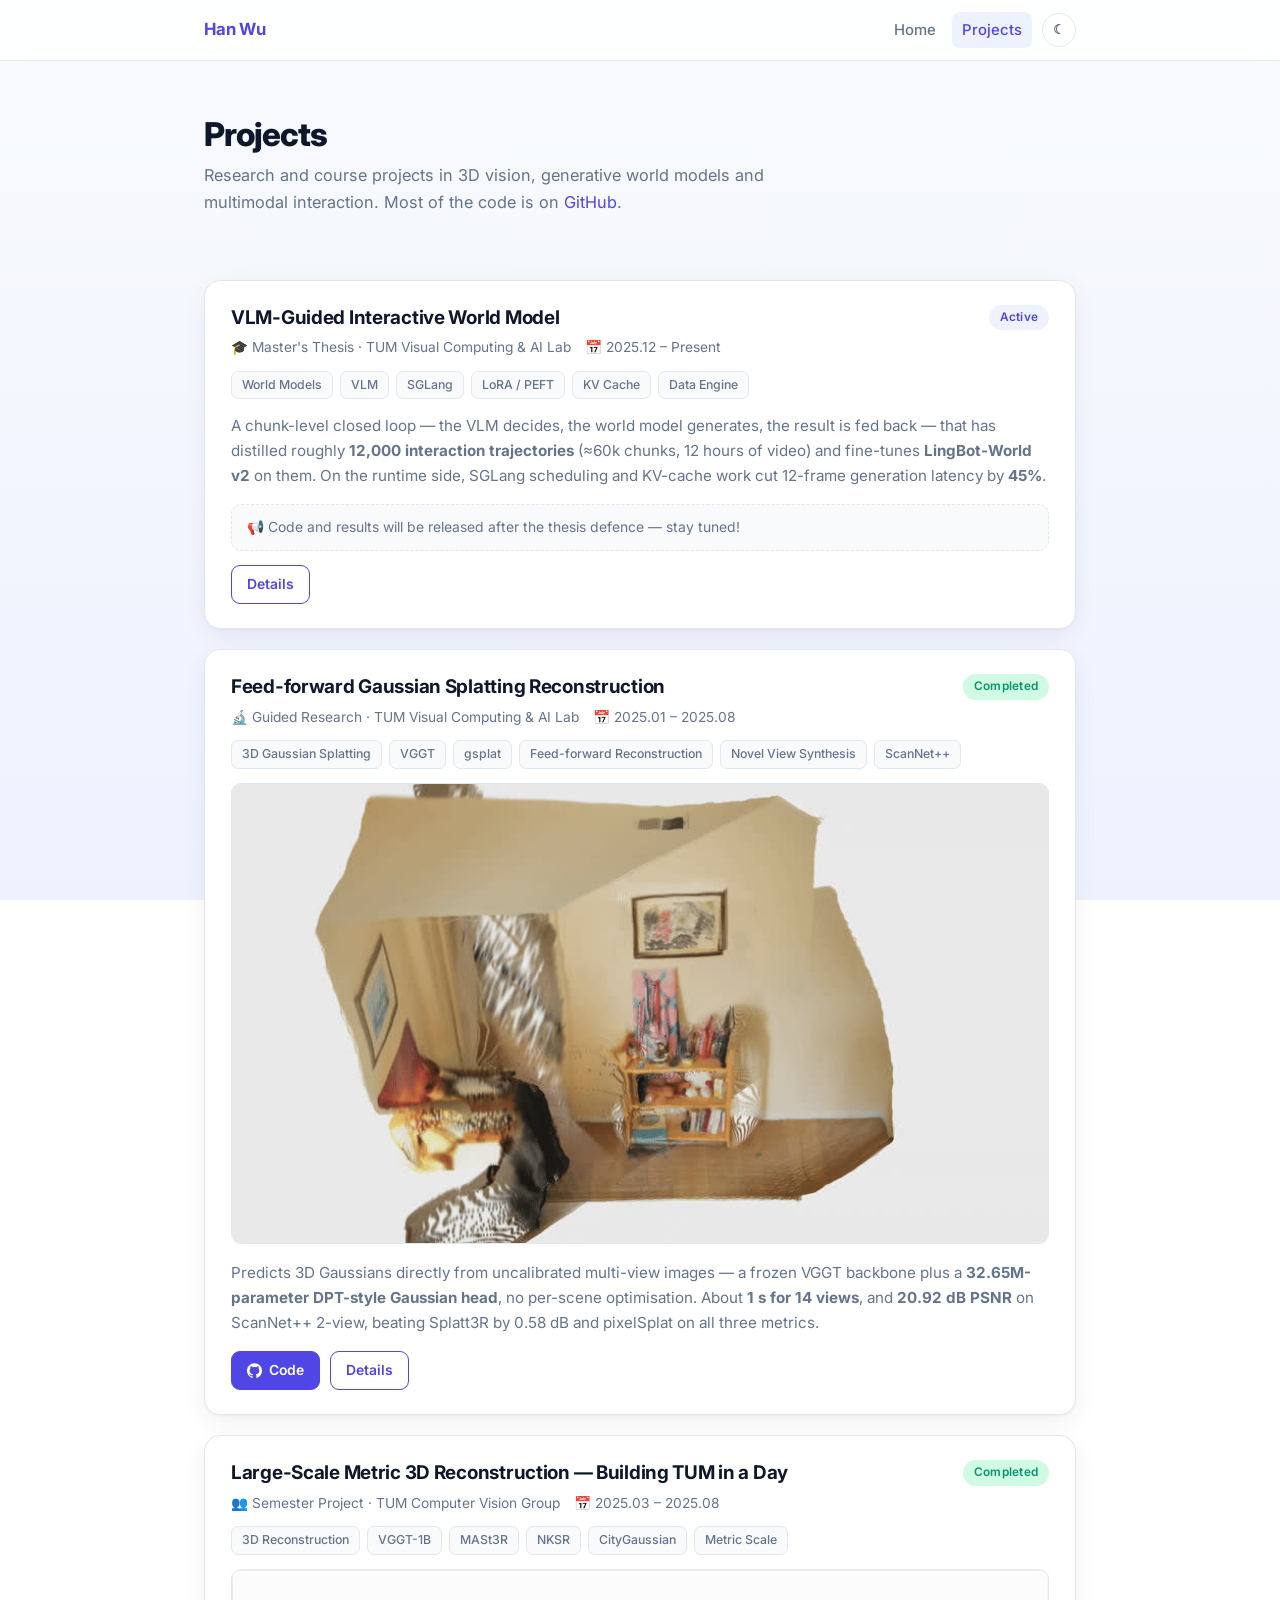
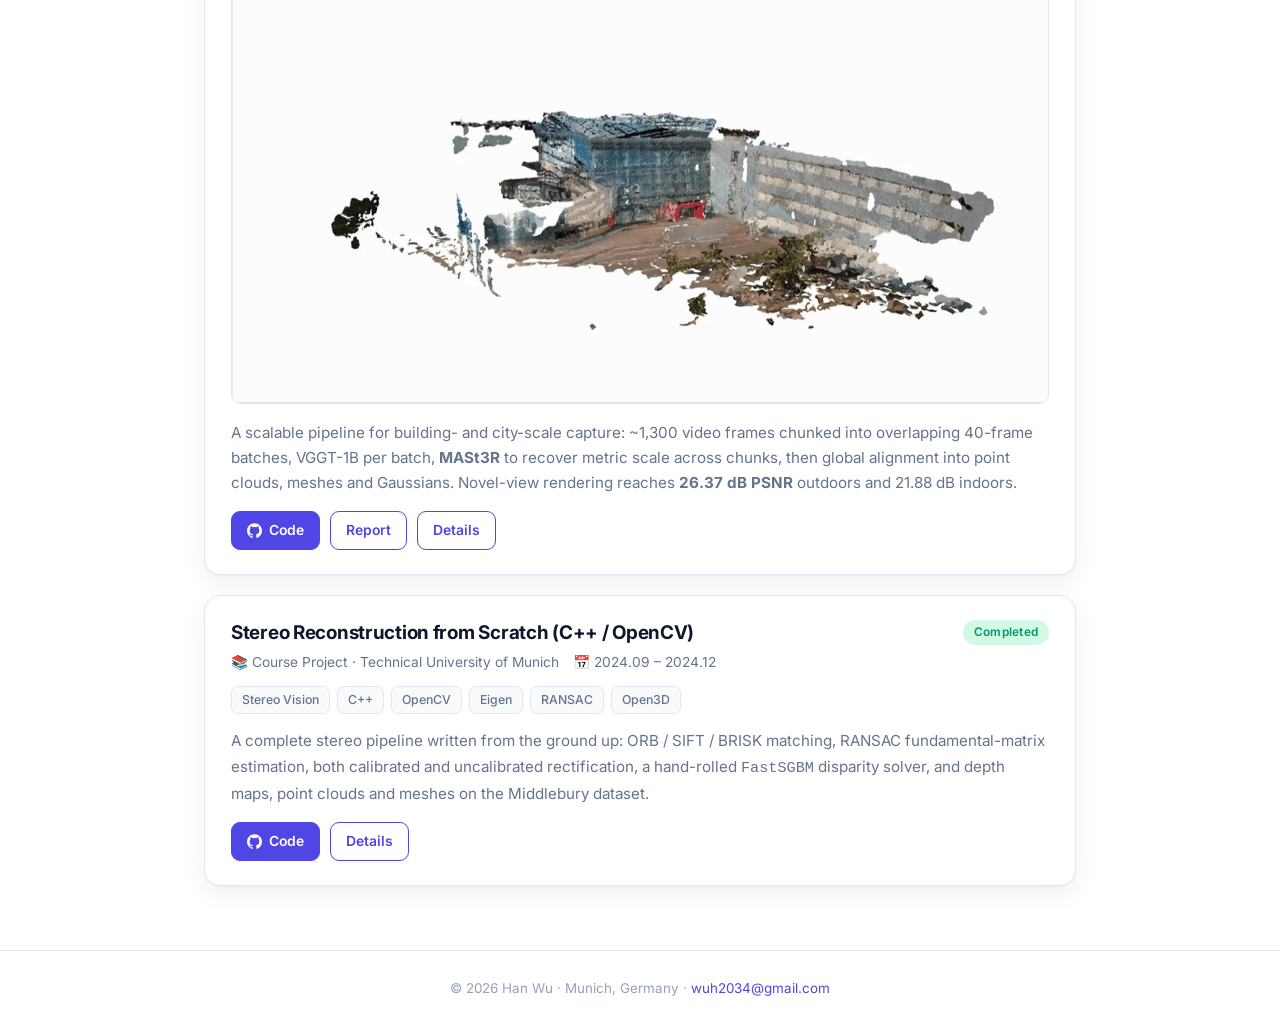
==== projects.html @ 49b5aa14 "Personal site: home, projects and per-project pages Static site (no build step) for GitHub Pages: - " ====
<!DOCTYPE html>
<html lang="en">
<head>
<meta charset="utf-8">
<meta name="viewport" content="width=device-width, initial-scale=1">
<title>Projects — Han Wu</title>
<meta name="description" content="Projects by Han Wu: VLM-guided world models, feed-forward Gaussian Splatting, large-scale metric 3D reconstruction, stereo reconstruction.">
<link rel="icon" href="data:image/svg+xml,<svg xmlns='http://www.w3.org/2000/svg' viewBox='0 0 100 100'><text y='.9em' font-size='90'>🧊</text></svg>">
<link rel="preconnect" href="https://fonts.googleapis.com">
<link rel="preconnect" href="https://fonts.gstatic.com" crossorigin>
<link href="https://fonts.googleapis.com/css2?family=Inter:wght@400;500;600;700;800&display=swap" rel="stylesheet">
<link rel="stylesheet" href="assets/css/style.css">
<script src="assets/js/boot.js"></script>
</head>
<body>

<nav class="nav">
  <div class="nav-inner">
    <a class="brand" href="index.html">Han Wu</a>
    <div class="nav-links">
      <a href="index.html">Home</a>
      <a class="active" href="projects.html">Projects</a>
      <button class="icon-btn" data-toggle-theme type="button">☾</button>
    </div>
  </div>
</nav>

<main class="wrap">

  <header class="page-head">
    <h1>Projects</h1>
    <p class="lede">Research and course projects in 3D vision, generative world models and multimodal interaction. Most of the code is on <a href="https://github.com/wuh2034" target="_blank" rel="noopener">GitHub</a>.</p>
  </header>

  <section id="projects">
    <div class="projects">

      <article class="card project">
        <div class="project-head">
          <h3><a href="projects/vlm-world-model.html">VLM-Guided Interactive World Model</a></h3>
          <span class="badge badge-active">Active</span>
        </div>
        <p class="meta">
          <span>🎓 Master's Thesis · TUM Visual Computing &amp; AI Lab</span>
          <span>📅 2025.12 – Present</span>
        </p>
        <ul class="tags">
          <li>World Models</li><li>VLM</li><li>SGLang</li><li>LoRA / PEFT</li><li>KV Cache</li><li>Data Engine</li>
        </ul>
        <p class="desc">
          A chunk-level closed loop — the VLM decides, the world model generates, the result is fed back — that has
          distilled roughly <strong>12,000 interaction trajectories</strong> (≈60k chunks, 12 hours of video) and
          fine-tunes <strong>LingBot-World v2</strong> on them. On the runtime side, SGLang scheduling and KV-cache
          work cut 12-frame generation latency by <strong>45%</strong>.
        </p>
        <p class="stay-tuned">📢 Code and results will be released after the thesis defence — stay tuned!</p>
        <div class="actions" style="margin-top:14px;">
          <a class="btn ghost" href="projects/vlm-world-model.html">Details</a>
        </div>
      </article>

      <article class="card project">
        <div class="project-head">
          <h3><a href="projects/feedforward-gaussian.html">Feed-forward Gaussian Splatting Reconstruction</a></h3>
          <span class="badge badge-completed">Completed</span>
        </div>
        <p class="meta">
          <span>🔬 Guided Research · TUM Visual Computing &amp; AI Lab</span>
          <span>📅 2025.01 – 2025.08</span>
        </p>
        <ul class="tags">
          <li>3D Gaussian Splatting</li><li>VGGT</li><li>gsplat</li><li>Feed-forward Reconstruction</li><li>Novel View Synthesis</li><li>ScanNet++</li>
        </ul>
        <video class="thumb" autoplay loop muted playsinline poster="assets/img/fgr-render-poster.jpg">
          <source src="assets/img/fgr-render.mp4" type="video/mp4">
        </video>
        <p class="desc">
          Predicts 3D Gaussians directly from uncalibrated multi-view images — a frozen VGGT backbone plus a
          <strong>32.65M-parameter DPT-style Gaussian head</strong>, no per-scene optimisation. About
          <strong>1 s for 14 views</strong>, and <strong>20.92 dB PSNR</strong> on ScanNet++ 2-view, beating Splatt3R
          by 0.58 dB and pixelSplat on all three metrics.
        </p>
        <div class="actions">
          <a class="btn" href="https://github.com/wuh2034/Feedforward-Gaussian-Reconstruction" target="_blank" rel="noopener">
            <svg viewBox="0 0 24 24" fill="currentColor"><path d="M12 .5C5.37.5 0 5.87 0 12.5c0 5.3 3.44 9.8 8.21 11.39.6.11.82-.26.82-.58l-.01-2.05c-3.34.72-4.04-1.61-4.04-1.61-.55-1.39-1.34-1.76-1.34-1.76-1.09-.75.08-.73.08-.73 1.2.08 1.84 1.24 1.84 1.24 1.07 1.83 2.81 1.3 3.5.99.11-.78.42-1.31.76-1.61-2.67-.3-5.47-1.34-5.47-5.96 0-1.32.47-2.39 1.24-3.23-.12-.31-.54-1.53.12-3.18 0 0 1.01-.32 3.3 1.23a11.5 11.5 0 0 1 6.010 0c2.29-1.55 3.3-1.23 3.3-1.23.66 1.65.24 2.87.12 3.18.77.84 1.23 1.91 1.23 3.23 0 4.63-2.8 5.65-5.48 5.95.43.37.81 1.1.81 2.22l-.01 3.29c0 .32.22.7.83.58A12.01 12.01 0 0 0 24 12.5C24 5.87 18.63.5 12 .5Z"/></svg>
            Code
          </a>
          <a class="btn ghost" href="projects/feedforward-gaussian.html">Details</a>
        </div>
      </article>

      <article class="card project">
        <div class="project-head">
          <h3><a href="projects/large-scale-3d.html">Large-Scale Metric 3D Reconstruction — Building TUM in a Day</a></h3>
          <span class="badge badge-completed">Completed</span>
        </div>
        <p class="meta">
          <span>👥 Semester Project · TUM Computer Vision Group</span>
          <span>📅 2025.03 – 2025.08</span>
        </p>
        <ul class="tags">
          <li>3D Reconstruction</li><li>VGGT-1B</li><li>MASt3R</li><li>NKSR</li><li>CityGaussian</li><li>Metric Scale</li>
        </ul>
        <video class="thumb" autoplay loop muted playsinline poster="assets/img/largescale-poster.jpg">
          <source src="assets/img/largescale-demo.mp4" type="video/mp4">
        </video>
        <p class="desc">
          A scalable pipeline for building- and city-scale capture: ~1,300 video frames chunked into overlapping
          40-frame batches, VGGT-1B per batch, <strong>MASt3R</strong> to recover metric scale across chunks, then
          global alignment into point clouds, meshes and Gaussians. Novel-view rendering reaches
          <strong>26.37 dB PSNR</strong> outdoors and 21.88 dB indoors.
        </p>
        <div class="actions">
          <a class="btn" href="https://github.com/wuh2034/Large-Scale-Metric-3D-Reconstruction" target="_blank" rel="noopener">
            <svg viewBox="0 0 24 24" fill="currentColor"><path d="M12 .5C5.37.5 0 5.87 0 12.5c0 5.3 3.44 9.8 8.21 11.39.6.11.82-.26.82-.58l-.01-2.05c-3.34.72-4.04-1.61-4.04-1.61-.55-1.39-1.34-1.76-1.34-1.76-1.09-.75.08-.73.08-.73 1.2.08 1.84 1.24 1.84 1.24 1.07 1.83 2.81 1.3 3.5.99.11-.78.42-1.31.76-1.61-2.67-.3-5.47-1.34-5.47-5.96 0-1.32.47-2.39 1.24-3.23-.12-.31-.54-1.53.12-3.18 0 0 1.01-.32 3.3 1.23a11.5 11.5 0 0 1 6.010 0c2.29-1.55 3.3-1.23 3.3-1.23.66 1.65.24 2.87.12 3.18.77.84 1.23 1.91 1.23 3.23 0 4.63-2.8 5.65-5.48 5.95.43.37.81 1.1.81 2.22l-.01 3.29c0 .32.22.7.83.58A12.01 12.01 0 0 0 24 12.5C24 5.87 18.63.5 12 .5Z"/></svg>
            Code
          </a>
          <a class="btn ghost" href="https://github.com/wuh2034/Large-Scale-Metric-3D-Reconstruction/blob/main/assets/DL4SAI_Building_TUM_in_a_Day.pdf" target="_blank" rel="noopener">Report</a>
          <a class="btn ghost" href="projects/large-scale-3d.html">Details</a>
        </div>
      </article>

      <article class="card project">
        <div class="project-head">
          <h3><a href="projects/stereo-reconstruction.html">Stereo Reconstruction from Scratch (C++ / OpenCV)</a></h3>
          <span class="badge badge-completed">Completed</span>
        </div>
        <p class="meta">
          <span>📚 Course Project · Technical University of Munich</span>
          <span>📅 2024.09 – 2024.12</span>
        </p>
        <ul class="tags">
          <li>Stereo Vision</li><li>C++</li><li>OpenCV</li><li>Eigen</li><li>RANSAC</li><li>Open3D</li>
        </ul>
        <p class="desc">
          A complete stereo pipeline written from the ground up: ORB / SIFT / BRISK matching, RANSAC fundamental-matrix
          estimation, both calibrated and uncalibrated rectification, a hand-rolled <code>FastSGBM</code> disparity
          solver, and depth maps, point clouds and meshes on the Middlebury dataset.
        </p>
        <div class="actions">
          <a class="btn" href="https://github.com/wuh2034/stereo-reconstruction" target="_blank" rel="noopener">
            <svg viewBox="0 0 24 24" fill="currentColor"><path d="M12 .5C5.37.5 0 5.87 0 12.5c0 5.3 3.44 9.8 8.21 11.39.6.11.82-.26.82-.58l-.01-2.05c-3.34.72-4.04-1.61-4.04-1.61-.55-1.39-1.34-1.76-1.34-1.76-1.09-.75.08-.73.08-.73 1.2.08 1.84 1.24 1.84 1.24 1.07 1.83 2.81 1.3 3.5.99.11-.78.42-1.31.76-1.61-2.67-.3-5.47-1.34-5.47-5.96 0-1.32.47-2.39 1.24-3.23-.12-.31-.54-1.53.12-3.18 0 0 1.01-.32 3.3 1.23a11.5 11.5 0 0 1 6.010 0c2.29-1.55 3.3-1.23 3.3-1.23.66 1.65.24 2.87.12 3.18.77.84 1.23 1.91 1.23 3.23 0 4.63-2.8 5.65-5.48 5.95.43.37.81 1.1.81 2.22l-.01 3.29c0 .32.22.7.83.58A12.01 12.01 0 0 0 24 12.5C24 5.87 18.63.5 12 .5Z"/></svg>
            Code
          </a>
          <a class="btn ghost" href="projects/stereo-reconstruction.html">Details</a>
        </div>
      </article>

    </div>
  </section>

</main>

<footer>
  <div class="wrap">© 2026 Han Wu · Munich, Germany · <a href="mailto:wuh2034@gmail.com">wuh2034@gmail.com</a></div>
</footer>

<script src="assets/js/main.js"></script>
</body>
</html>
---- assets/css/style.css ----
/* ============================================================
   Han Wu — personal site
   ============================================================ */

:root {
  --bg-top:      #f8fafc;
  --bg-bottom:   #eef2ff;
  --surface:     #ffffff;
  --surface-2:   #f8fafc;
  --text:        #0f172a;
  --text-muted:  #64748b;
  --text-faint:  #94a3b8;
  --border:      #e2e8f0;
  --accent:      #4f46e5;
  --accent-soft: #eef2ff;
  --accent-2:    #0891b2;
  --ok:          #059669;
  --ok-soft:     #d1fae5;
  --shadow:      0 1px 2px rgba(15, 23, 42, .04), 0 8px 24px rgba(15, 23, 42, .06);
  --shadow-lg:   0 2px 4px rgba(15, 23, 42, .04), 0 16px 40px rgba(15, 23, 42, .10);
  --radius:      16px;
  --maxw:        920px;
}

:root[data-theme="dark"] {
  --bg-top:      #0b1120;
  --bg-bottom:   #0f172a;
  --surface:     #151d2e;
  --surface-2:   #1b2438;
  --text:        #e8eefb;
  --text-muted:  #9aa8c0;
  --text-faint:  #6b7a94;
  --border:      #263248;
  --accent:      #8b93f8;
  --accent-soft: #1e253d;
  --accent-2:    #38bdf8;
  --ok:          #34d399;
  --ok-soft:     #123329;
  --shadow:      0 1px 2px rgba(0, 0, 0, .3), 0 8px 24px rgba(0, 0, 0, .25);
  --shadow-lg:   0 2px 4px rgba(0, 0, 0, .3), 0 16px 40px rgba(0, 0, 0, .35);
}

*, *::before, *::after { box-sizing: border-box; }

html { scroll-behavior: smooth; }

body {
  margin: 0;
  min-height: 100vh;
  font-family: "Inter", -apple-system, BlinkMacSystemFont, "Segoe UI", Roboto,
               "PingFang SC", "Hiragino Sans GB", "Microsoft YaHei",
               "Noto Sans CJK SC", sans-serif;
  font-size: 16px;
  line-height: 1.65;
  color: var(--text);
  background: linear-gradient(180deg, var(--bg-top) 0%, var(--bg-bottom) 100%);
  background-attachment: fixed;
  -webkit-font-smoothing: antialiased;
}

a { color: var(--accent); text-decoration: none; }
a:hover { text-decoration: underline; }

img { max-width: 100%; display: block; }

/* ---------- nav ---------- */
.nav {
  position: sticky;
  top: 0;
  z-index: 50;
  background: color-mix(in srgb, var(--surface) 85%, transparent);
  backdrop-filter: saturate(180%) blur(12px);
  border-bottom: 1px solid var(--border);
}
.nav-inner {
  max-width: var(--maxw);
  margin: 0 auto;
  padding: 0 24px;
  height: 60px;
  display: flex;
  align-items: center;
  justify-content: space-between;
  gap: 16px;
}
.brand {
  font-weight: 700;
  font-size: 1.05rem;
  color: var(--accent);
  letter-spacing: -.01em;
  white-space: nowrap;
}
.brand:hover { text-decoration: none; opacity: .85; }
.nav-links { display: flex; align-items: center; gap: 6px; }
.nav-links a {
  padding: 6px 10px;
  border-radius: 8px;
  color: var(--text-muted);
  font-size: .93rem;
  font-weight: 500;
  white-space: nowrap;
}
.nav-links a:hover { color: var(--text); background: var(--surface-2); text-decoration: none; }
.nav-links a.active { color: var(--accent); background: var(--accent-soft); }

.icon-btn {
  display: inline-flex;
  align-items: center;
  justify-content: center;
  min-width: 34px;
  height: 34px;
  padding: 0 9px;
  margin-left: 4px;
  border: 1px solid var(--border);
  border-radius: 999px;
  background: var(--surface);
  color: var(--text-muted);
  font: inherit;
  font-size: .82rem;
  font-weight: 600;
  cursor: pointer;
  transition: color .15s, border-color .15s, background .15s;
}
.icon-btn:hover { color: var(--accent); border-color: var(--accent); }

/* ---------- layout ---------- */
.wrap { max-width: var(--maxw); margin: 0 auto; padding: 0 24px; }
section { margin: 56px 0; }
.section-title {
  display: flex;
  align-items: center;
  gap: 10px;
  font-size: 1.5rem;
  font-weight: 700;
  letter-spacing: -.02em;
  margin: 0 0 20px;
}
.section-title .dot {
  width: 6px; height: 22px;
  border-radius: 3px;
  background: linear-gradient(180deg, var(--accent), var(--accent-2));
  flex: none;
}

.card {
  background: var(--surface);
  border: 1px solid var(--border);
  border-radius: var(--radius);
  box-shadow: var(--shadow);
  padding: 24px 26px;
}

/* ---------- hero ---------- */
.hero {
  display: flex;
  align-items: center;
  gap: 40px;
  padding: 56px 0 8px;
}
.avatar {
  width: 170px; height: 170px;
  flex: none;
  border-radius: 50%;
  object-fit: cover;
  object-position: 50% 18%;
  border: 5px solid var(--surface);
  box-shadow: var(--shadow-lg);
}
.hero h1 {
  margin: 0 0 4px;
  font-size: 2.6rem;
  font-weight: 800;
  letter-spacing: -.03em;
  line-height: 1.1;
}
.hero .role { margin: 0 0 2px; font-size: 1.22rem; font-weight: 600; color: var(--text); }
.hero .affil { margin: 0 0 6px; font-size: .98rem; font-weight: 500; color: var(--accent); }
.hero .focus { margin: 0 0 16px; font-size: .88rem; color: var(--text-faint); letter-spacing: .01em; }

.socials { display: flex; gap: 10px; }
.socials a {
  width: 38px; height: 38px;
  display: inline-flex; align-items: center; justify-content: center;
  border-radius: 50%;
  background: var(--surface);
  border: 1px solid var(--border);
  color: var(--text-muted);
  box-shadow: var(--shadow);
  transition: transform .15s, color .15s, border-color .15s;
}
.socials a:hover { transform: translateY(-2px); color: var(--accent); border-color: var(--accent); text-decoration: none; }
.socials svg { width: 17px; height: 17px; }

/* ---------- projects ---------- */
.projects { display: grid; gap: 20px; }
.project { transition: transform .18s, box-shadow .18s; }
.project:hover { transform: translateY(-2px); box-shadow: var(--shadow-lg); }
.project-head {
  display: flex;
  align-items: flex-start;
  justify-content: space-between;
  gap: 14px;
  margin-bottom: 6px;
}
.project-head h3 {
  margin: 0;
  font-size: 1.18rem;
  font-weight: 700;
  letter-spacing: -.015em;
  line-height: 1.35;
}
.project-head h3 a { color: inherit; }
.project-head h3 a:hover { color: var(--accent); text-decoration: none; }

.badge {
  flex: none;
  padding: 3px 11px;
  border-radius: 999px;
  font-size: .74rem;
  font-weight: 600;
  letter-spacing: .02em;
  white-space: nowrap;
}
.badge-active    { background: var(--accent-soft); color: var(--accent); }
.badge-completed { background: var(--ok-soft); color: var(--ok); }

.meta {
  margin: 0 0 12px;
  font-size: .86rem;
  color: var(--text-muted);
  display: flex;
  flex-wrap: wrap;
  align-items: center;
  gap: 6px 14px;
}
.meta span { display: inline-flex; align-items: center; gap: 5px; }

.tags { display: flex; flex-wrap: wrap; gap: 7px; margin: 0 0 14px; padding: 0; list-style: none; }
.tags li {
  padding: 3px 10px;
  border-radius: 7px;
  background: var(--surface-2);
  border: 1px solid var(--border);
  font-size: .77rem;
  font-weight: 500;
  color: var(--text-muted);
}

.desc { margin: 0 0 16px; color: var(--text-muted); font-size: .95rem; }
.desc:last-child { margin-bottom: 0; }

.thumb {
  width: 100%;
  border-radius: 10px;
  border: 1px solid var(--border);
  background: var(--surface-2);
  margin: 0 0 16px;
}

.actions { display: flex; flex-wrap: wrap; gap: 10px; }
.btn {
  display: inline-flex;
  align-items: center;
  gap: 7px;
  padding: 7px 15px;
  border-radius: 9px;
  font-size: .87rem;
  font-weight: 600;
  border: 1px solid var(--accent);
  background: var(--accent);
  color: #fff;
  transition: opacity .15s, transform .15s;
}
.btn:hover { opacity: .88; text-decoration: none; transform: translateY(-1px); }
.btn.ghost { background: transparent; color: var(--accent); }
.btn.ghost:hover { background: var(--accent-soft); }
.btn svg { width: 15px; height: 15px; }

.stay-tuned {
  margin: 0;
  padding: 11px 15px;
  border-radius: 10px;
  background: var(--surface-2);
  border: 1px dashed var(--border);
  font-size: .87rem;
  color: var(--text-muted);
}

/* ---------- timeline ---------- */
.timeline { position: relative; margin: 0; padding: 0 0 0 26px; list-style: none; }
.timeline::before {
  content: "";
  position: absolute;
  left: 5px; top: 8px; bottom: 8px;
  width: 2px;
  background: linear-gradient(180deg, var(--accent), transparent);
  opacity: .45;
}
.timeline > li { position: relative; margin-bottom: 26px; }
.timeline > li:last-child { margin-bottom: 0; }
.timeline > li::before {
  content: "";
  position: absolute;
  left: -26px; top: 8px;
  width: 12px; height: 12px;
  border-radius: 50%;
  background: var(--surface);
  border: 2.5px solid var(--accent);
}
.tl-head {
  display: flex;
  flex-wrap: wrap;
  align-items: baseline;
  justify-content: space-between;
  gap: 4px 16px;
}
.tl-head h3 { margin: 0; font-size: 1.03rem; font-weight: 700; letter-spacing: -.01em; }
.tl-date { font-size: .83rem; color: var(--text-faint); font-variant-numeric: tabular-nums; white-space: nowrap; }
.tl-org { margin: 1px 0 6px; font-size: .9rem; font-weight: 500; color: var(--accent); }
.tl-body { margin: 0; font-size: .9rem; color: var(--text-muted); }
.tl-body ul { margin: 6px 0 0; padding-left: 18px; }
.tl-body li { margin-bottom: 3px; }

/* ---------- skills ---------- */
.skill-grid { display: grid; grid-template-columns: repeat(auto-fit, minmax(240px, 1fr)); gap: 22px; }
.skill-grid h4 {
  margin: 0 0 9px;
  font-size: .78rem;
  font-weight: 700;
  letter-spacing: .09em;
  text-transform: uppercase;
  color: var(--text-faint);
}
.skill-grid ul { margin: 0; padding: 0; list-style: none; font-size: .92rem; color: var(--text-muted); }
.skill-grid li { margin-bottom: 4px; }

/* ---------- project detail pages ---------- */
.page-head { padding: 44px 0 8px; }
.page-head h1 {
  margin: 10px 0 8px;
  font-size: 2.05rem;
  font-weight: 800;
  letter-spacing: -.03em;
  line-height: 1.18;
}
.page-head .lede { margin: 0; font-size: 1.02rem; color: var(--text-muted); max-width: 62ch; }
.back {
  display: inline-flex;
  align-items: center;
  gap: 6px;
  font-size: .87rem;
  font-weight: 500;
  color: var(--text-muted);
}
.back:hover { color: var(--accent); text-decoration: none; }

.prose h2 {
  margin: 30px 0 10px;
  font-size: 1.18rem;
  font-weight: 700;
  letter-spacing: -.015em;
}
.prose h2:first-child { margin-top: 0; }
.prose p { margin: 0 0 12px; color: var(--text-muted); font-size: .95rem; }
.prose ul { margin: 0 0 12px; padding-left: 20px; color: var(--text-muted); font-size: .95rem; }
.prose li { margin-bottom: 6px; }
.prose strong { color: var(--text); font-weight: 600; }
.prose figure { margin: 18px 0; }
.prose figcaption { margin-top: 8px; font-size: .82rem; color: var(--text-faint); text-align: center; }
.prose code {
  padding: 1.5px 5px;
  border-radius: 5px;
  background: var(--surface-2);
  border: 1px solid var(--border);
  font-family: ui-monospace, SFMono-Regular, "SF Mono", Menlo, monospace;
  font-size: .87em;
}

.stat-row {
  display: grid;
  grid-template-columns: repeat(auto-fit, minmax(150px, 1fr));
  gap: 14px;
  margin: 18px 0;
}
.stat {
  padding: 14px 16px;
  border-radius: 12px;
  background: var(--surface-2);
  border: 1px solid var(--border);
}
.stat .v { font-size: 1.4rem; font-weight: 700; letter-spacing: -.02em; color: var(--accent); }
.stat .k { font-size: .8rem; color: var(--text-muted); }

.table-wrap { overflow-x: auto; margin: 16px 0; }
table { border-collapse: collapse; width: 100%; font-size: .89rem; min-width: 380px; }
th, td { padding: 9px 14px; text-align: left; border-bottom: 1px solid var(--border); }
th { font-weight: 600; color: var(--text-faint); font-size: .78rem; text-transform: uppercase; letter-spacing: .05em; }
td { color: var(--text-muted); }
tbody tr:last-child td { border-bottom: none; }
td strong { color: var(--text); }

/* ---------- footer ---------- */
footer {
  margin-top: 64px;
  padding: 26px 0 34px;
  border-top: 1px solid var(--border);
  text-align: center;
  font-size: .84rem;
  color: var(--text-faint);
}

/* ---------- responsive ---------- */
@media (max-width: 720px) {
  .wrap, .nav-inner { padding: 0 18px; }
  .hero { flex-direction: column; text-align: center; gap: 22px; padding-top: 38px; }
  .hero h1 { font-size: 2.05rem; }
  .avatar { width: 140px; height: 140px; }
  .socials { justify-content: center; }
  .card { padding: 20px; }
  section { margin: 42px 0; }
  .nav-links a { padding: 6px 8px; font-size: .88rem; }
  .page-head h1 { font-size: 1.7rem; }
}

/* ---------- media: input-view grid + inline video ---------- */
.media-split {
  display: grid;
  grid-template-columns: .85fr 1.15fr;
  gap: 14px;
  align-items: center;
}
.input-grid { display: grid; grid-template-columns: 1fr 1fr; gap: 8px; }
.input-grid img {
  width: 100%;
  aspect-ratio: 3 / 2;
  object-fit: cover;
  border-radius: 8px;
  border: 1px solid var(--border);
}
video.thumb, .media-split video {
  width: 100%;
  display: block;
  border-radius: 10px;
  border: 1px solid var(--border);
  background: var(--surface-2);
}
video.thumb { margin: 0 0 16px; }
@media (max-width: 720px) { .media-split { grid-template-columns: 1fr; } }
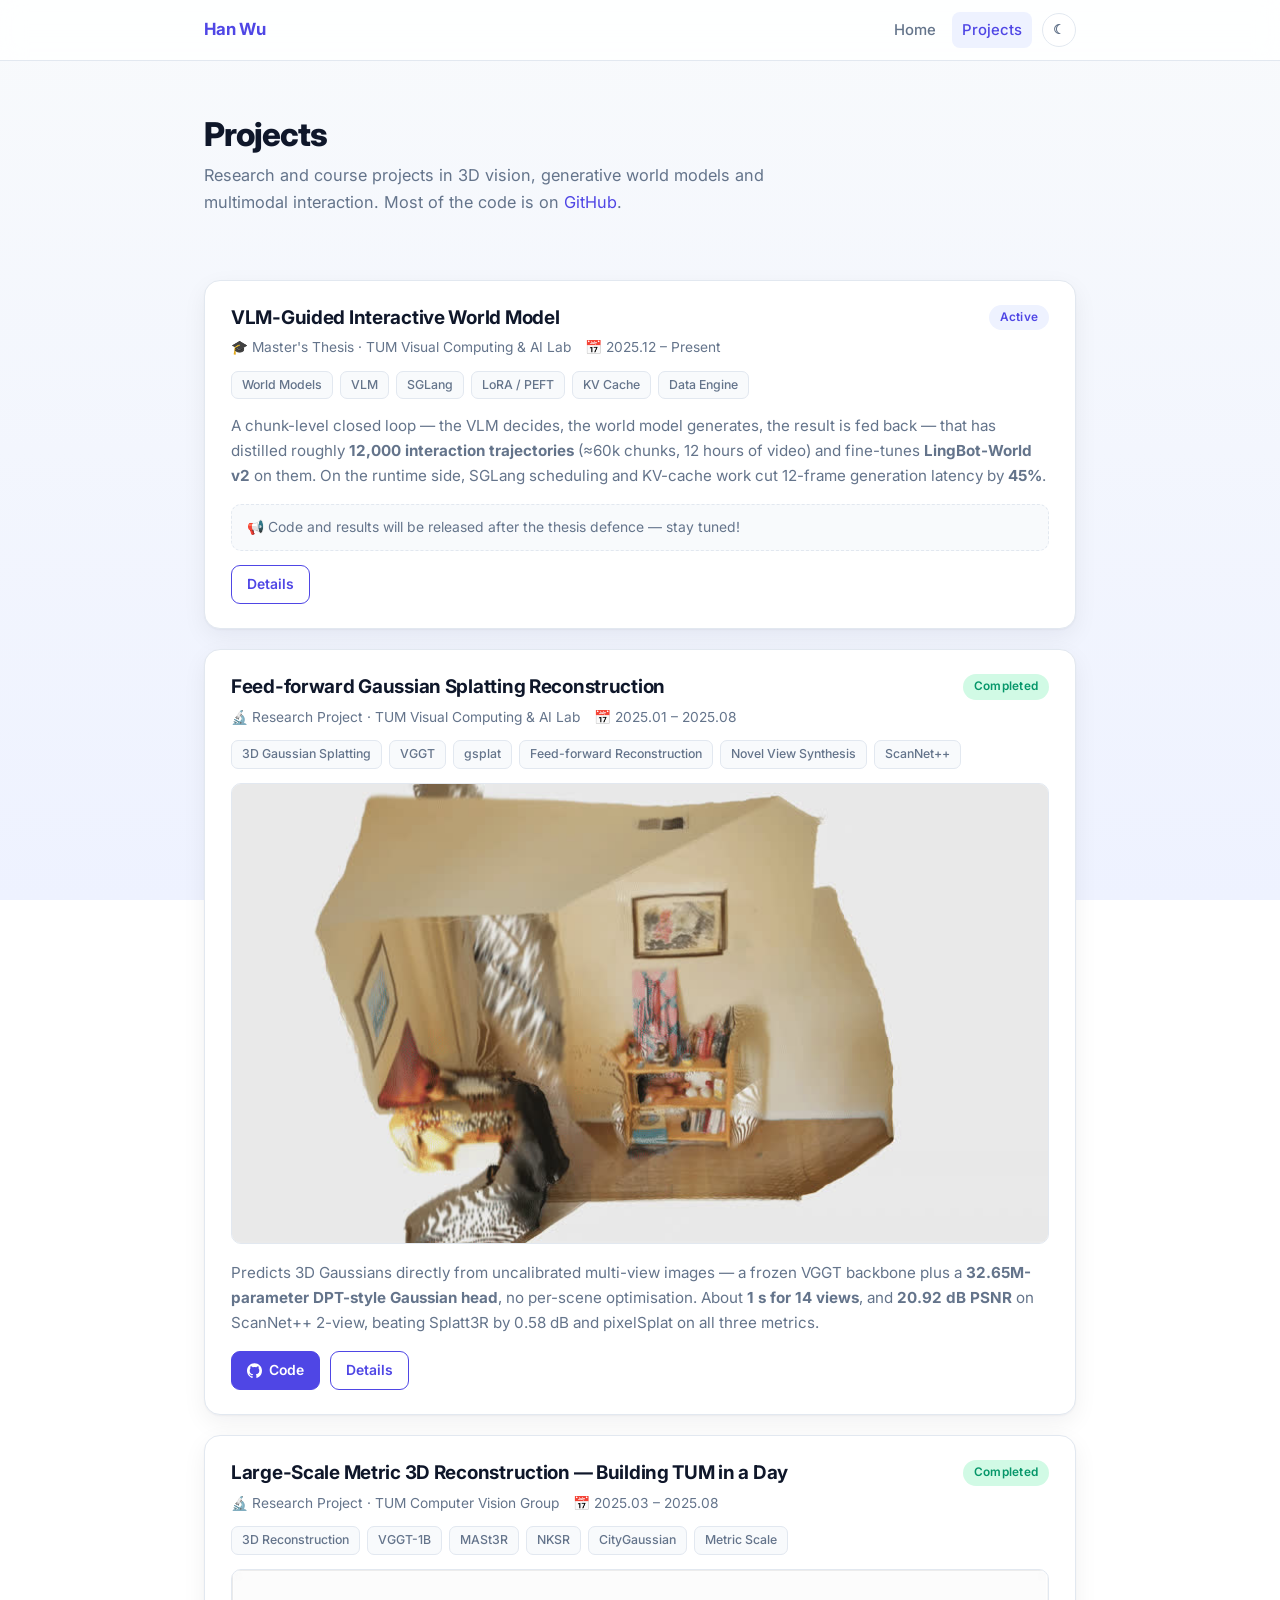
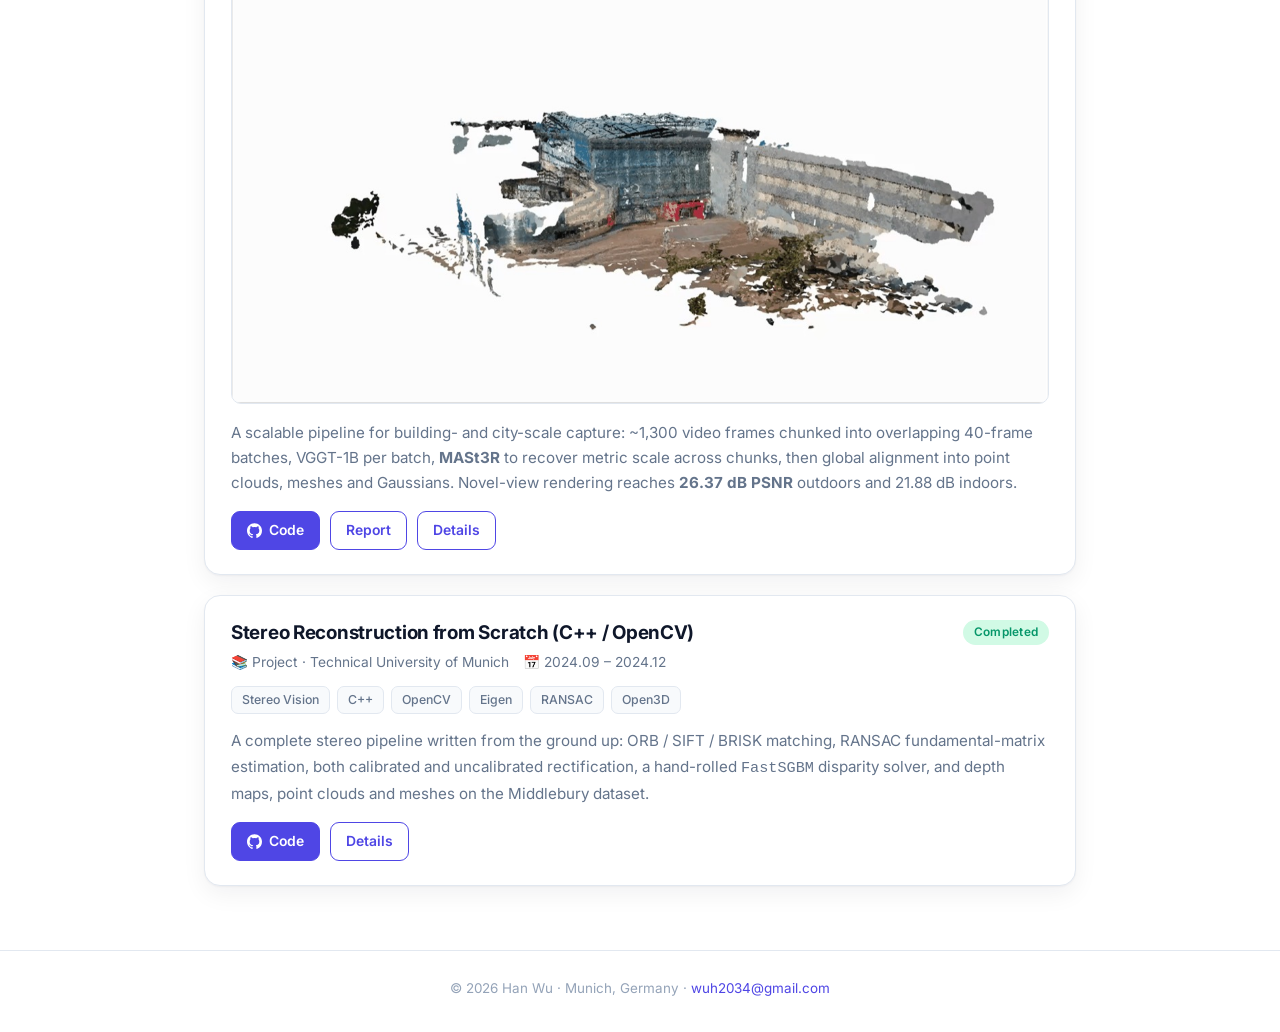
==== commit c970b3a7: "Simplify project type labels "Guided Research" and "Semester Project" both become "Research Project"" ====
--- a/projects.html
+++ b/projects.html
@@ -65,7 +65,7 @@
           <span class="badge badge-completed">Completed</span>
         </div>
         <p class="meta">
-          <span>🔬 Guided Research · TUM Visual Computing &amp; AI Lab</span>
+          <span>🔬 Research Project · TUM Visual Computing &amp; AI Lab</span>
           <span>📅 2025.01 – 2025.08</span>
         </p>
         <ul class="tags">
@@ -95,7 +95,7 @@
           <span class="badge badge-completed">Completed</span>
         </div>
         <p class="meta">
-          <span>👥 Semester Project · TUM Computer Vision Group</span>
+          <span>🔬 Research Project · TUM Computer Vision Group</span>
           <span>📅 2025.03 – 2025.08</span>
         </p>
         <ul class="tags">
@@ -126,7 +126,7 @@
           <span class="badge badge-completed">Completed</span>
         </div>
         <p class="meta">
-          <span>📚 Course Project · Technical University of Munich</span>
+          <span>📚 Project · Technical University of Munich</span>
           <span>📅 2024.09 – 2024.12</span>
         </p>
         <ul class="tags">
